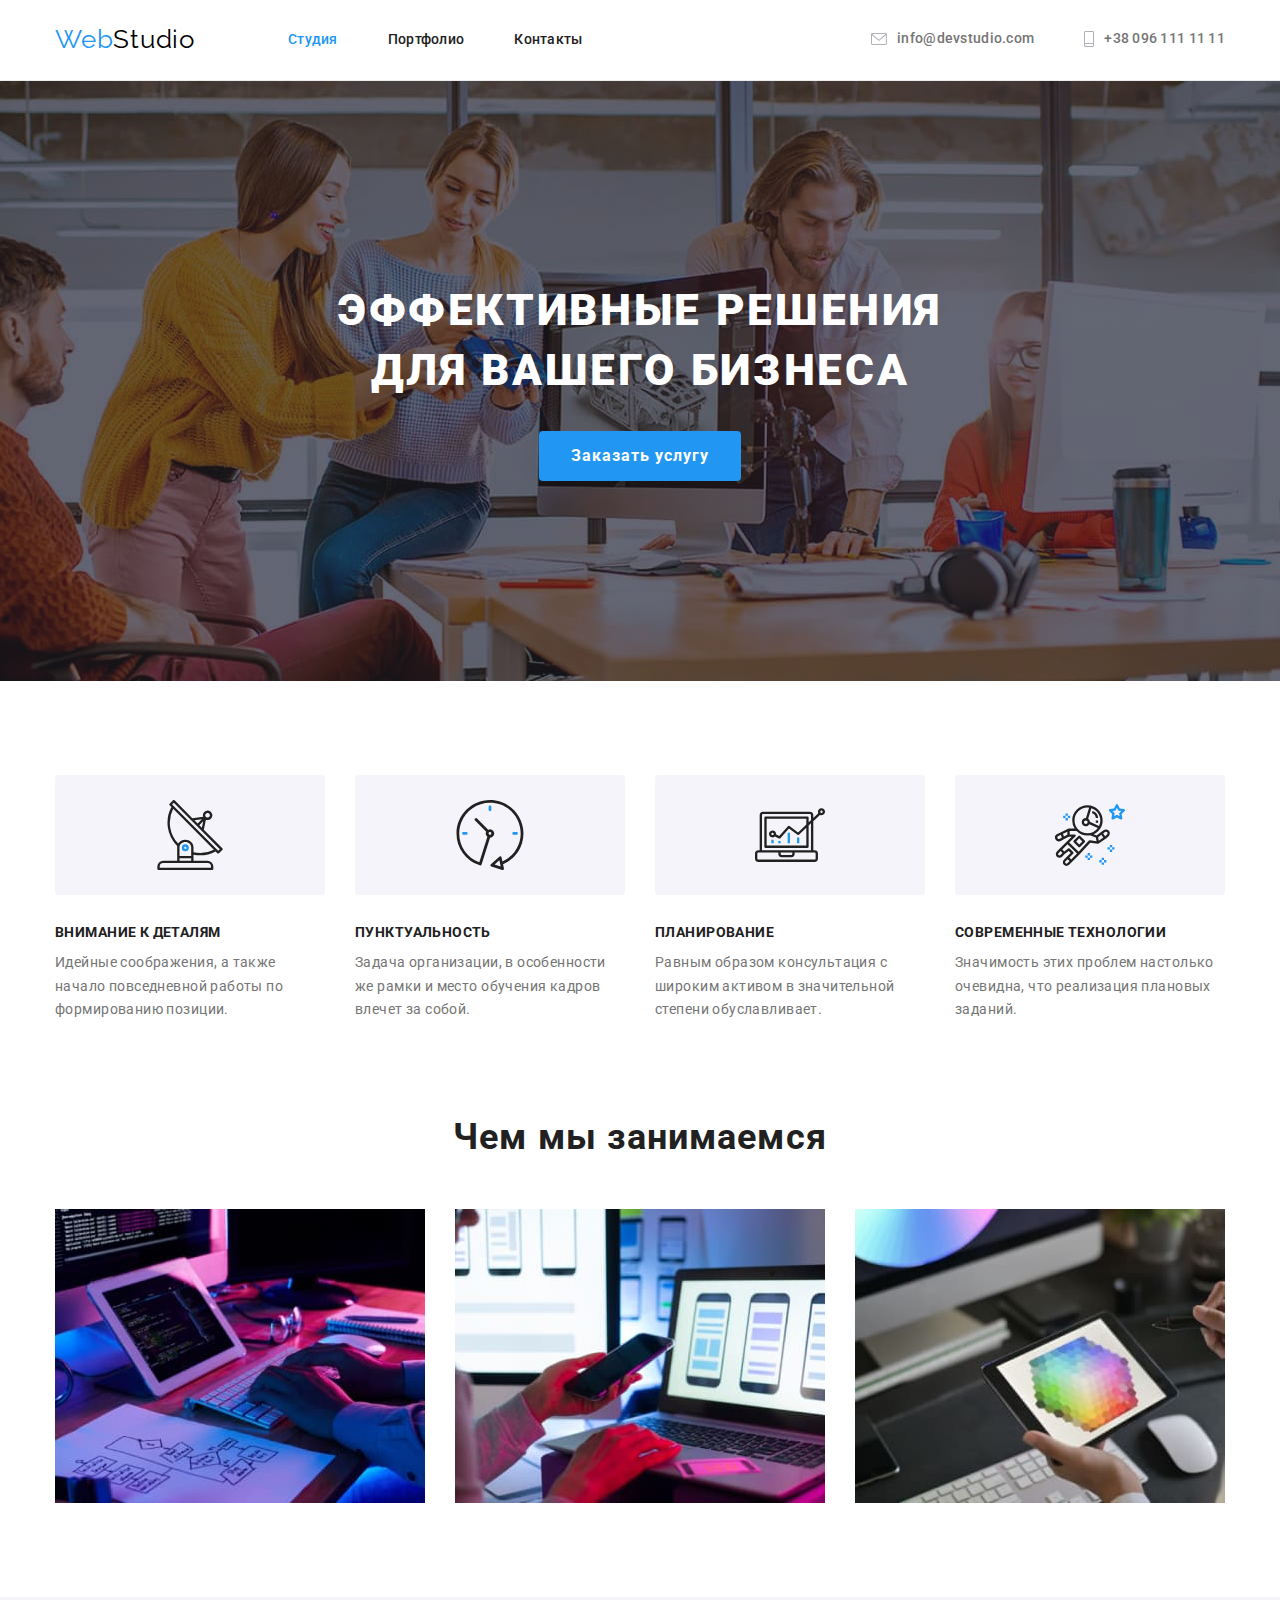
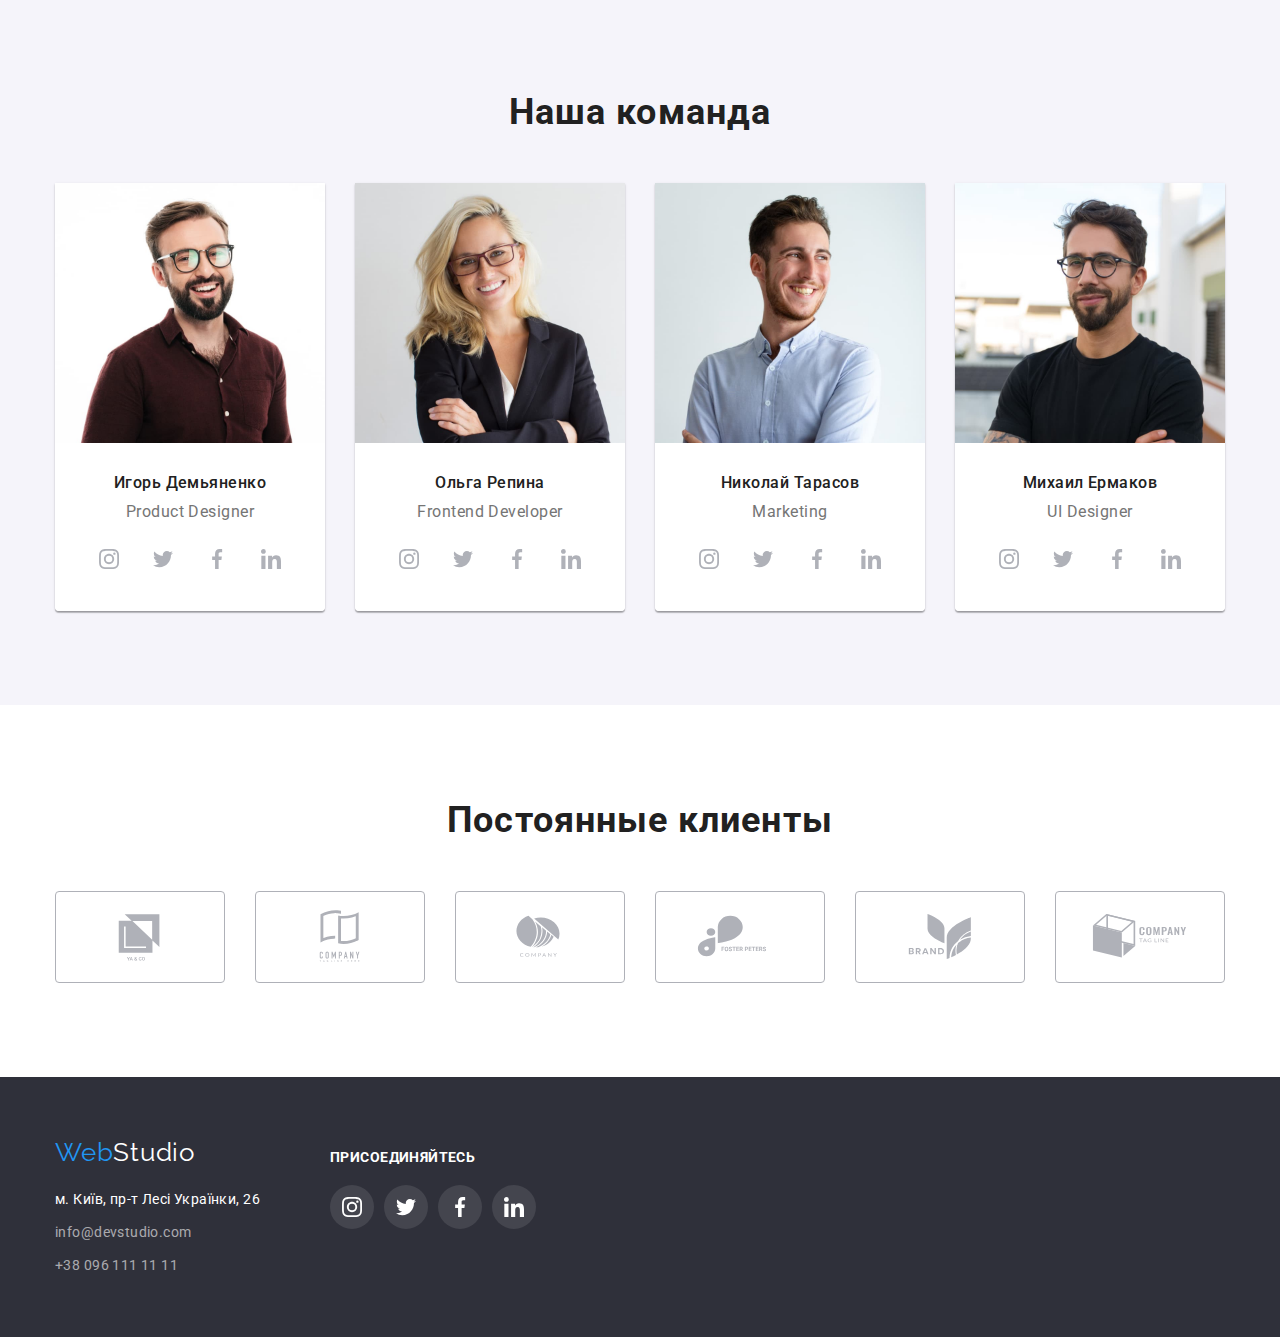
==== index.html @ d076f17b "start" ====
<!DOCTYPE html>
<html lang="ru">
<head>
    <meta charset="UTF-8">
    <meta http-equiv="X-UA-Compatible" content="IE=edge">
    <meta name="viewport" content="width=device-width, initial-scale=1.0">
    <title>Document</title>
    <link href="https://fonts.googleapis.com/css2?family=Raleway:wght@700&family=Roboto:wght@400;500;700;900&display=swap"
        rel="stylesheet">
    <link rel="stylesheet" href="https://cdnjs.cloudflare.com/ajax/libs/modern-normalize/1.1.0/modern-normalize.min.css">
    <link rel="stylesheet" href="./css/styles.css">
</head>

<body class="page">
    <!--Шапка-->
    <header class="page-header">
        <div class="container header">
            <a href="./index.html" class="logo">
                <span class="logo accent">Web</span><span class="logo primary">Studio</span>
            </a>
            
            <!--Навигация по сайту-->
            <nav>
                <ul class="site-nav list">
                    <li class="item"><a href="./index.html" class="link curent">Студия</a></li>
                    <li class="item"><a href="./portfolio.html" class="link">Портфолио</a></li>
                    <li class="item"><a href="" class="link">Контакты</a></li>
                </ul>
            </nav>
            
            <!--Почта, телефон-->
            <ul class="site-contact list">
                <li class="item">
                    <a href="mailto:info@devstudio.com" class="link">
                    <svg class="header-icon-mail" width="16px" height="12px">
                        <use href="./images/icons.svg#envelope"></use>
                    </svg>
                info@devstudio.com</a>
                </li>
                <li class="item">
                    <a href="tel:+380961111111" class="link">
                    <svg class="header-icon-phone" width="10px" height="16px">
                        <use href="./images/icons.svg#smartphone"></use>
                    </svg>
                +38 096 111 11 11</a>
                </li>
            </ul>
        </div> 
    </header>

    <!--Основная часть страницы-->
    <main>
        <!--Заголовок и кнопка заказа-->
        <section class="section bgc">
            <div class="container paddings">
                <h1 class="section-title color">Эффективные решения для вашего бизнеса</h1>
                <button type="button" class="button primary">Заказать услугу</button>
            </div>
        </section>

        <!--Перечень преимуществ-->
        <section class="section features">
            <div class="container">
                <h2 class="section-title visually-hidden">Перечень преимуществ</h2>
                <ul class="feature-list list">
                    <li class="list-container">
                        <div class="features-icon-bgc">
                            <svg class="features-icon" width="70px" height="70px">
                                <use href="./images/icons.svg#antenna"></use>
                            </svg>
                        </div>                        
                        <h3 class="title">Внимание к деталям</h3>
                        <p class="text">Идейные соображения, а также начало повседневной работы по формированию позиции.</p>
                    </li>
                    <li class="list-container">
                        <div class="features-icon-bgc">
                            <svg class="features-icon" width="70px" height="70px">
                                <use href="./images/icons.svg#clock"></use>
                            </svg>
                        </div>                        
                        <h3 class="title">Пунктуальность</h3>
                        <p class="text">Задача организации, в особенности же рамки и место обучения кадров влечет за собой.</p>
                    </li>
                    <li class="list-container">
                        <div class="features-icon-bgc">
                            <svg class="features-icon" width="70px" height="70px">
                                <use href="./images/icons.svg#diagram"></use>
                            </svg>
                        </div>                        
                        <h3 class="title">Планирование</h3>
                        <p class="text">Равным образом консультация с широким активом в значительной степени обуславливает.</p>
                    </li>
                    <li class="list-container">
                        <div class="features-icon-bgc">
                            <svg class="features-icon" width="70px" height="70px">
                                <use href="./images/icons.svg#astronaut"></use>
                            </svg>
                        </div>                        
                        <h3 class="title">Современные технологии</h3>
                        <p class="text">Значимость этих проблем настолько очевидна, что реализация плановых заданий.</p>
                    </li>
                </ul>
            </div>
        </section>

        <!--Визуальное отображение видов работ-->
        <section class="jobs section">
            <div class="container">
                <h2 class="section-title">Чем мы занимаемся</h2>
                <ul class="types-of-jobs list">
                    <li><img src="./images/box1.jpg" alt="Рабочее место программиста: монитор, планшет, клавиатура. Набирает код"
                            width="370"></li>
                    <li><img src="./images/box2.jpg" alt="Человек сидит за ноутбуком и держит телефон в руке" width="370"></li>
                    <li><img src="./images/box3.jpg" alt="Человек держит планшет в руке на котором изображена палитра цветов"
                            width="370"></li>
                </ul>
            </div>
        </section>

        <!--Команда-->
        <section class="hero">
            <div class="container">
                <h2 class="hero-title">Наша команда</h2>
                <ul class="list">
                    <li class="hero-shadow">
                        <img src="./images/img1.jpg" alt="Парень в коричневой рубашке" width="270">
                        <div class="hero-container">
                            <h3 class="hero-name">Игорь Демьяненко</h3>
                            <p class="hero-text">Product Designer</p>
                            <ul class="list">
                                <li>
                                    <a href="" class="hero-icon-bg">
                                        <svg class="social-icon" height="20px" width="20px">
                                            <use href="./images/icons.svg#ig"></use>
                                        </svg>
                                    </a>
                                </li>
                                <li>
                                    <a href="" class="hero-icon-bg">
                                        <svg class="social-icon" height="20px" width="20px">
                                            <use href="./images/icons.svg#twitter"></use>
                                        </svg>
                                    </a>
                                </li>
                                <li>
                                    <a href="" class="hero-icon-bg">
                                        <svg class="social-icon" height="20px" width="20px">
                                            <use href="./images/icons.svg#fb"></use>
                                        </svg>
                                    </a>
                                </li>
                                <li>
                                    <a href="" class="hero-icon-bg">
                                        <svg class="social-icon" height="20px" width="20px">
                                            <use href="./images/icons.svg#li"></use>
                                        </svg>
                                    </a>
                                </li>
                            </ul>
                        </div>
                    </li>
                
                    <li class="hero-shadow">
                        <img src="./images/img2.jpg" alt="Девушка в черном пиджаке" width="270">
                        <div class="hero-container">
                            <h3 class="hero-name">Ольга Репина</h3>
                            <p class="hero-text">Frontend Developer</p>
                            <ul class="list">
                                <li>
                                    <a href="" class="hero-icon-bg">
                                        <svg class="social-icon" height="20px" width="20px">
                                            <use href="./images/icons.svg#ig"></use>
                                        </svg>
                                    </a>
                                </li>
                                <li>
                                    <a href="" class="hero-icon-bg">
                                        <svg class="social-icon" height="20px" width="20px">
                                            <use href="./images/icons.svg#twitter"></use>
                                        </svg>
                                    </a>
                                </li>
                                <li>
                                    <a href="" class="hero-icon-bg">
                                        <svg class="social-icon" height="20px" width="20px">
                                            <use href="./images/icons.svg#fb"></use>
                                        </svg>
                                    </a>
                                </li>
                                <li>
                                    <a href="" class="hero-icon-bg">
                                        <svg class="social-icon" height="20px" width="20px">
                                            <use href="./images/icons.svg#li"></use>
                                        </svg>
                                    </a>
                                </li>
                            </ul>
                        </div>
                    </li>
                
                    <li class="hero-shadow">
                        <img src="./images/img3.jpg" alt="Парень в белой рубашке" width="270">
                        <div class="hero-container">
                            <h3 class="hero-name">Николай Тарасов</h3>
                            <p class="hero-text">Marketing</p>
                            <ul class="list">
                                <li>
                                    <a href="" class="hero-icon-bg">
                                        <svg class="social-icon" height="20px" width="20px">
                                            <use href="./images/icons.svg#ig"></use>
                                        </svg>
                                    </a>
                                </li>
                                <li>
                                    <a href="" class="hero-icon-bg">
                                        <svg class="social-icon" height="20px" width="20px">
                                            <use href="./images/icons.svg#twitter"></use>
                                        </svg>
                                    </a>
                                </li>
                                <li>
                                    <a href="" class="hero-icon-bg">
                                        <svg class="social-icon" height="20px" width="20px">
                                            <use href="./images/icons.svg#fb"></use>
                                        </svg>
                                    </a>
                                </li>
                                <li>
                                    <a href="" class="hero-icon-bg">
                                        <svg class="social-icon" height="20px" width="20px">
                                            <use href="./images/icons.svg#li"></use>
                                        </svg>
                                    </a>
                                </li>
                            </ul>
                        </div>
                    </li>
                
                    <li class="hero-shadow">
                        <img src="./images/img4.jpg" alt="Парень в черной футболке" width="270">
                        <div class="hero-container">
                            <h3 class="hero-name">Михаил Ермаков</h3>
                            <p class="hero-text">UI Designer</p>
                            <ul class="list">
                                <li>
                                    <a href="" class="hero-icon-bg">
                                        <svg class="social-icon" height="20px" width="20px">
                                            <use href="./images/icons.svg#ig"></use>
                                        </svg>
                                    </a>
                                </li>
                                <li>
                                    <a href="" class="hero-icon-bg">
                                        <svg class="social-icon" height="20px" width="20px">
                                            <use href="./images/icons.svg#twitter"></use>
                                        </svg>
                                    </a>
                                </li>
                                <li>
                                    <a href="" class="hero-icon-bg">
                                        <svg class="social-icon" height="20px" width="20px">
                                            <use href="./images/icons.svg#fb"></use>
                                        </svg>
                                    </a>
                                </li>
                                <li>
                                    <a href="" class="hero-icon-bg">
                                        <svg class="social-icon" height="20px" width="20px">
                                            <use href="./images/icons.svg#li"></use>
                                        </svg>
                                    </a>
                                </li>
                            </ul>
                        </div>
                    </li>
                </ul>
            </div>
        </section>

        <!-- Клиенты -->
        <section class="clients">
            <div class="container">
                <h2 class="clietn-title">Постоянные клиенты</h2>
                <ul class="list">
                    <li>
                        <a href="" class="clients-icon-bg">
                            <svg class="clients-icon" height="60px" width="106px">
                                <use href="./images/icons.svg#logo1"></use>
                            </svg>
                        </a>
                    </li>
                    <li>
                        <a href="" class="clients-icon-bg">
                            <svg class="clients-icon" height="60px" width="106px">
                                <use href="./images/icons.svg#logo2"></use>
                            </svg>
                        </a>
                    </li>
                    <li>
                        <a href="" class="clients-icon-bg">
                            <svg class="clients-icon" height="60px" width="106px">
                                <use href="./images/icons.svg#logo3"></use>
                            </svg>
                        </a>
                    </li>
                    <li>
                        <a href="" class="clients-icon-bg">
                            <svg class="clients-icon" height="60px" width="106px">
                                <use href="./images/icons.svg#logo4"></use>
                            </svg>
                        </a>
                    </li>
                    <li>
                        <a href="" class="clients-icon-bg">
                            <svg class="clients-icon" height="60px" width="106px">
                                <use href="./images/icons.svg#logo5"></use>
                            </svg>
                        </a>
                    </li>
                    <li>
                        <a href="" class="clients-icon-bg">
                            <svg class="clients-icon" height="60px" width="106px">
                                <use href="./images/icons.svg#logo6"></use>
                            </svg>
                        </a>
                    </li>
                </ul>
            </div>
        </section>
    </main>

    <!--Адрес и контактные данные-->
    <footer class="address">
        <div class="container footer">
            <div>
                <a href="./index.html">
                    <span class="logo accent">Web</span><span class="logo secondary">Studio</span>
                </a>
                
                <address>
                    <ul class="footer list">
                        <li>
                            <a href="https://goo.gl/maps/WnCSjLdnpwzuzcvMA" target="_blank" rel="noopener noreferrer" class="gps">м.
                                Київ, пр-т Лесі Українки,
                                26</a>
                        </li>
                        <li>
                            <a href="mailto:info@devstudio.com" class="mail link">info@devstudio.com</a>
                        </li>
                        <li>
                            <a href="tel:+380961111111" class=" tel link">+38 096 111 11 11</a>
                        </li>
                    </ul>
                </address>
            </div>

            <div class="join">
                <h3 class="join-title">присоединяйтесь</h3>
                <ul class="list">
                    <li>
                        <a href="" class="social-icon-bg">
                            <svg class="social-icon" height="20px" width="20px">
                                <use href="./images/icons.svg#ig"></use>
                            </svg>
                        </a>                                              
                    </li>
                    <li>
                        <a href="" class="social-icon-bg">
                            <svg class="social-icon" height="20px" width="20px">
                                <use href="./images/icons.svg#twitter"></use>
                            </svg>
                        </a>                    
                    </li>
                    <li>
                        <a href="" class="social-icon-bg">
                            <svg class="social-icon" height="20px" width="20px">
                                <use href="./images/icons.svg#fb"></use>
                            </svg>
                        </a>                    
                    </li>
                    <li>
                        <a href="" class="social-icon-bg">
                            <svg class="social-icon" height="20px" width="20px">
                                <use href="./images/icons.svg#li"></use>
                            </svg>
                        </a>                    
                    </li>
                </ul>
            </div>
        </div>
    </footer>
</body>
</html>
---- css/styles.css ----
:root {
  --primary-text-color: #757575;
  --title-text-color: #212121;
  --accent-color: #2196f3;
  --background-color: #2f303a;
  --white-text-color: #ffffff;
  --adrress-link-color: rgba(255, 255, 255, 0.6);
  --button-bgc: #f5f4fa;
  --logo-color-primary: #000000;
  --border-color: #eeeeee;
  --header-border-color: #ececec;
  --icon-color: #afb1b8;
}

body {
  max-width: 1600px;
  margin: 0 auto;
  /* border: 1px solid black; */

  color: var(--primary-text-color);

  font-family: Roboto, sans-serif;
}

h1,
h2,
h3,
h4,
p {
  margin: 0;
}

ul,
ol {
  padding-left: 0;
  margin: 0;
}

button {
  cursor: pointer;
}

img {
  display: block;
  max-width: 100%;
  height: auto;
}

a {
  text-decoration: none;
}

.visually-hidden {
  position: absolute;
  width: 1px;
  height: 1px;
  margin: -1px;
  border: 0;
  padding: 0;

  white-space: nowrap;
  clip-path: inset(100%);
  clip: rect(0 0 0 0);
  overflow: hidden;
}

/* ------------LOGO-------------- */

.logo.accent {
  color: var(--accent-color);

  font-family: Raleway, sans-serif;
  font-size: 26px;
  line-height: 1.19;
  letter-spacing: 0.03em;
}

.logo.primary {
  color: var(--logo-color-primary);

  font-family: Raleway, sans-serif;
  font-size: 26px;
  line-height: 1.19;
  letter-spacing: 0.03em;
}

.logo.secondary {
  color: var(--white-text-color);

  font-family: Raleway, sans-serif;
  font-size: 26px;
  line-height: 1.19;
  letter-spacing: 0.03em;
}

.list {
  list-style: none;
}

/*------------HEADER--------------*/

.page-header {
  padding-top: 24px;
  padding-bottom: 25px;

  border-bottom: 1px solid var(--header-border-color);
}

.container.header {
  display: flex;
  align-items: center;
}

/*------------SITE-NAV--------------*/

.site-nav {
  display: flex;
  margin-left: 93px;
}

.site-nav .item + .item {
  margin-left: 50px;
}

.site-nav .link {
  color: var(--title-text-color);
  font-weight: 500;
  font-size: 14px;
  line-height: 1.14;
  letter-spacing: 0.02em;
}

.site-nav .link.curent {
  color: var(--accent-color);
}

/*---------SITE-CONTACT----------*/

.site-contact {
  display: flex;
  margin-left: auto;
}

.site-contact .item + .item {
  margin-left: 50px;
}

.site-contact .link {
  display: flex;
  align-items: center;

  color: var(--primary-text-color);

  font-weight: 500;
  font-size: 14px;
  line-height: 1.14;
  letter-spacing: 0.02em;
}

.site-contact .link:hover,
.site-contact .link:focus {
  color: var(--accent-color);
}

.site-nav .link:hover,
.site-nav .link:focus,
.header-icon-mail:hover,
.header-icon-mail:focus,
.header-icon-phone:hover,
.header-icon-phone:focus,
.item .link:hover .header-icon-phone,
.item .link:focus .header-icon-phone,
.item .link:hover .header-icon-mail,
.item .link:focus .header-icon-mail {
  color: var(--accent-color);
  fill: var(--accent-color);
}

.header-icon-mail {
  margin-right: 10px;
  fill: var(--icon-color);
}

.header-icon-phone {
  margin-right: 10px;
  fill: var(--icon-color);
}

/*----------SECTION------------*/

/* .section {
  margin-bottom: 94px;
} */

.paddings {
  padding-top: 200px;
  padding-bottom: 200px;
}

/* ------CONTAINER------ */

.container {
  margin-left: auto;
  margin-right: auto;
  width: 1200px;
  padding-left: 15px;
  padding-right: 15px;
  /* outline: 2px solid tomato; */
}

.section.bgc {
  height: 600px;
  max-width: 1600px;
  margin: 0 auto;
  background-image: linear-gradient(
      to right,
      rgba(47, 48, 58, 0.4),
      rgba(47, 48, 58, 0.4)
    ),
    url(../images/background.jpg);
  background-repeat: no-repeat;
  background-size: cover;

  background-position: center;
  background-color: var(--background-color);
  text-align: center;
}

.section-title.color {
  color: var(--white-text-color);

  font-weight: 900;
  font-size: 44px;
  line-height: 1.36;
  text-align: center;
  letter-spacing: 0.06em;
  text-transform: uppercase;

  display: inline-block;
  margin-bottom: 30px;
  max-width: 696px;
}
.section-title {
  margin-top: 0;
  margin-bottom: 50px;
  color: var(--title-text-color);

  font-weight: 700;
  font-size: 36px;
  line-height: 1.17;
  text-align: center;
  letter-spacing: 0.03em;
}

.section.features {
  padding-top: 94px;
  padding-bottom: 94px;
}

/*------------HERO--------------*/

.hero {
  background-color: var(--button-bgc);
  padding-bottom: 94px;
  padding-top: 94px;
}

.hero-title {
  color: var(--title-text-color);

  font-weight: 700;
  font-size: 36px;
  line-height: 1.17;
  text-align: center;
  letter-spacing: 0.03em;

  margin-bottom: 50px;
}

.hero-shadow {
  box-shadow: 0px 1px 3px rgba(0, 0, 0, 0.12), 0px 1px 1px rgba(0, 0, 0, 0.14),
    0px 2px 1px rgba(0, 0, 0, 0.2);
  border-radius: 0px 0px 4px 4px;
}

.hero-name {
  color: var(--title-text-color);

  font-weight: 500;
  font-size: 16px;
  line-height: 1.19;
  text-align: center;
  letter-spacing: 0.03em;
  margin-bottom: 10px;
}

.hero-text {
  font-weight: 400;
  font-size: 16px;
  line-height: 1.19;
  text-align: center;
  letter-spacing: 0.03em;
}

.hero-container {
  padding-top: 30px;
  padding-bottom: 30px;
  border-radius: 0px 0px 4px 4px;

  background-color: var(--white-text-color);
}

.hero-container .list {
  padding-left: 32px;
  padding-right: 32px;
  margin-top: 16px;
}

.hero-icon-bg {
  display: flex;
  justify-content: center;
  align-items: center;

  height: 44px;
  width: 44px;
  border-radius: 50%;

  fill: var(--icon-color);
}

/* .hero-icon-bg .social-icon {
  
} */

.hero-icon-bg:hover,
.hero-icon-bg:focus {
  background: var(--accent-color);
  fill: var(--white-text-color);
}

/* ---------CLIENTS------------ */

.clients {
  padding-bottom: 94px;
  padding-top: 94px;
}

.clietn-title {
  font-weight: 700;
  font-size: 36px;
  line-height: 42px;
  text-align: center;
  letter-spacing: 0.03em;

  color: var(--title-text-color);
}

.clients-icon {
  fill: var(--icon-color);
}

/* .clients-icon-bg {
  display: flex;
  padding: 16px 32px;
  border: 1px solid var(--icon-color);
  border-radius: 4px;
} */

.clients-icon-bg {
  display: flex;
  width: 170px;
  height: 92px;
  justify-content: center;
  align-items: center;
  border: 1px solid var(--icon-color);
  border-radius: 4px;
}

.clients-icon-bg:hover,
.clients-icon-bg:hover .clients-icon,
.clients-icon-bg:focus,
.clients-icon-bg:focus .clients-icon {
  border-color: var(--accent-color);
  fill: var(--accent-color);
  cursor: pointer;
}

.clients .list {
  display: flex;
  gap: 30px;
  margin-top: 50px;
}
/*----------FEATURES------------*/

.feature-list {
  display: flex;
  justify-content: space-between;
}

.feature-list .title {
  color: var(--title-text-color);

  font-weight: 700;
  font-size: 14px;
  line-height: 1.12;
  letter-spacing: 0.03em;
  text-transform: uppercase;
}

.feature-list .text {
  font-weight: 400;
  font-size: 14px;
  line-height: 1.71;
  letter-spacing: 0.03em;
}

.list-container {
  width: 270px;
}

.title {
  margin-bottom: 10px;
}

.features-icon-bgc {
  background: var(--button-bgc);
  border-radius: 4px;
  margin-bottom: 30px;
  display: flex;
  height: 120px;
  width: 270px;
  justify-content: center;
  align-items: center;
}

/* --------types-of-jobs-------- */

.jobs {
  padding-bottom: 94px;
}

.types-of-jobs {
  display: flex;
  justify-content: space-between;
}

/* ---------TEAM------------- */

.hero .list {
  display: flex;
  justify-content: space-between;
}

.social-icon-bg {
  display: flex;
  justify-content: center;
  align-items: center;

  height: 44px;
  width: 44px;
  background: rgba(255, 255, 255, 0.1);
  border-radius: 50%;
}

.social-icon-bg .social-icon {
  fill: var(--white-text-color);
}

.social-icon-bg:hover,
.social-icon-bg:focus {
  background: var(--accent-color);
  fill: var(--white-text-color);
}

/*----------FOOTER------------*/

.address {
  display: block;
  background-color: var(--background-color);

  padding-top: 60px;
  padding-bottom: 60px;
}

.container.footer {
  display: flex;
}

.footer.list {
  font-style: normal;
  font-weight: 400;
  font-size: 14px;
  line-height: 1.71;
  letter-spacing: 0.03em;

  margin-top: 20px;
}

.address .gps {
  color: var(--white-text-color);
}

.address .link {
  color: var(--adrress-link-color);
}

.address .link:hover,
.address .link:focus {
  color: var(--accent-color);
}

.mail,
.tel {
  display: inline-block;
  margin-top: 9px;
}

.join {
  margin-left: 70px;
  margin-top: 12px;
}

.join-title {
  font-weight: 700;
  font-size: 14px;
  line-height: 16px;
  letter-spacing: 0.03em;
  text-transform: uppercase;

  color: var(--white-text-color);
}

.join .list {
  display: flex;
  gap: 10px;
  margin-top: 20px;
}

/*----------BUTTON------------*/

.button {
  color: var(--title-text-color);
  background-color: var(--white-text-color);

  font-family: inherit;

  display: inline-block;

  border: transparent;
}

.button.primary {
  color: var(--white-text-color);
  background-color: var(--accent-color);

  font-weight: 700;
  font-size: 16px;
  line-height: 1.88;
  display: flex;
  align-items: center;
  text-align: center;
  letter-spacing: 0.06em;

  cursor: pointer;
  margin: 0 auto;
  border-radius: 4px;
  padding: 10px 32px;
  min-width: 200;
}

.button.secondary {
  color: var(--title-text-color);
  background-color: var(--button-bgc);

  font-weight: 500;
  font-size: 16px;
  line-height: 1.63;
  text-align: center;
  letter-spacing: 0.03em;

  cursor: pointer;
  border-radius: 4px;
  padding: 6px 22px;
  min-width: 73px;
}

.button.secondary:hover,
.button.secondary:focus {
  box-shadow: 0px 3px 1px rgba(0, 0, 0, 0.1), 0px 1px 2px rgba(0, 0, 0, 0.08),
    0px 2px 2px rgba(0, 0, 0, 0.12);
  color: var(--white-text-color);
  background-color: var(--accent-color);
}

/*----------PRODUCTS------------*/

.filter {
  padding-top: 94px;
  padding-bottom: 94px;
}

.product {
  color: var(--title-text-color);

  font-weight: 700;
  font-size: 18px;
  line-height: 2;
  letter-spacing: 0.06em;

  margin-bottom: 4px;
}

.product-text {
  font-weight: 400;
  font-size: 16px;
  line-height: 1.89;
  letter-spacing: 0.03em;
}

.filter-list .item + .item {
  margin-left: 8px;
}

.filter-list {
  display: flex;
  justify-content: center;
  margin-bottom: 50px;
}

.filter-foto {
  display: flex;
  flex-wrap: wrap;
  justify-content: space-between;
}

.product-border:hover {
  box-shadow: 0px 1px 1px rgba(0, 0, 0, 0.12), 0px 4px 4px rgba(0, 0, 0, 0.06),
    1px 4px 6px rgba(0, 0, 0, 0.16);
}

.product-border:nth-child(n + 4) {
  margin-top: 30px;
}

.product-container {
  padding: 20px 24px;

  width: 370px;

  border-left: 1px solid var(--border-color);
  border-right: 1px solid var(--border-color);
  border-bottom: 1px solid var(--border-color);
}
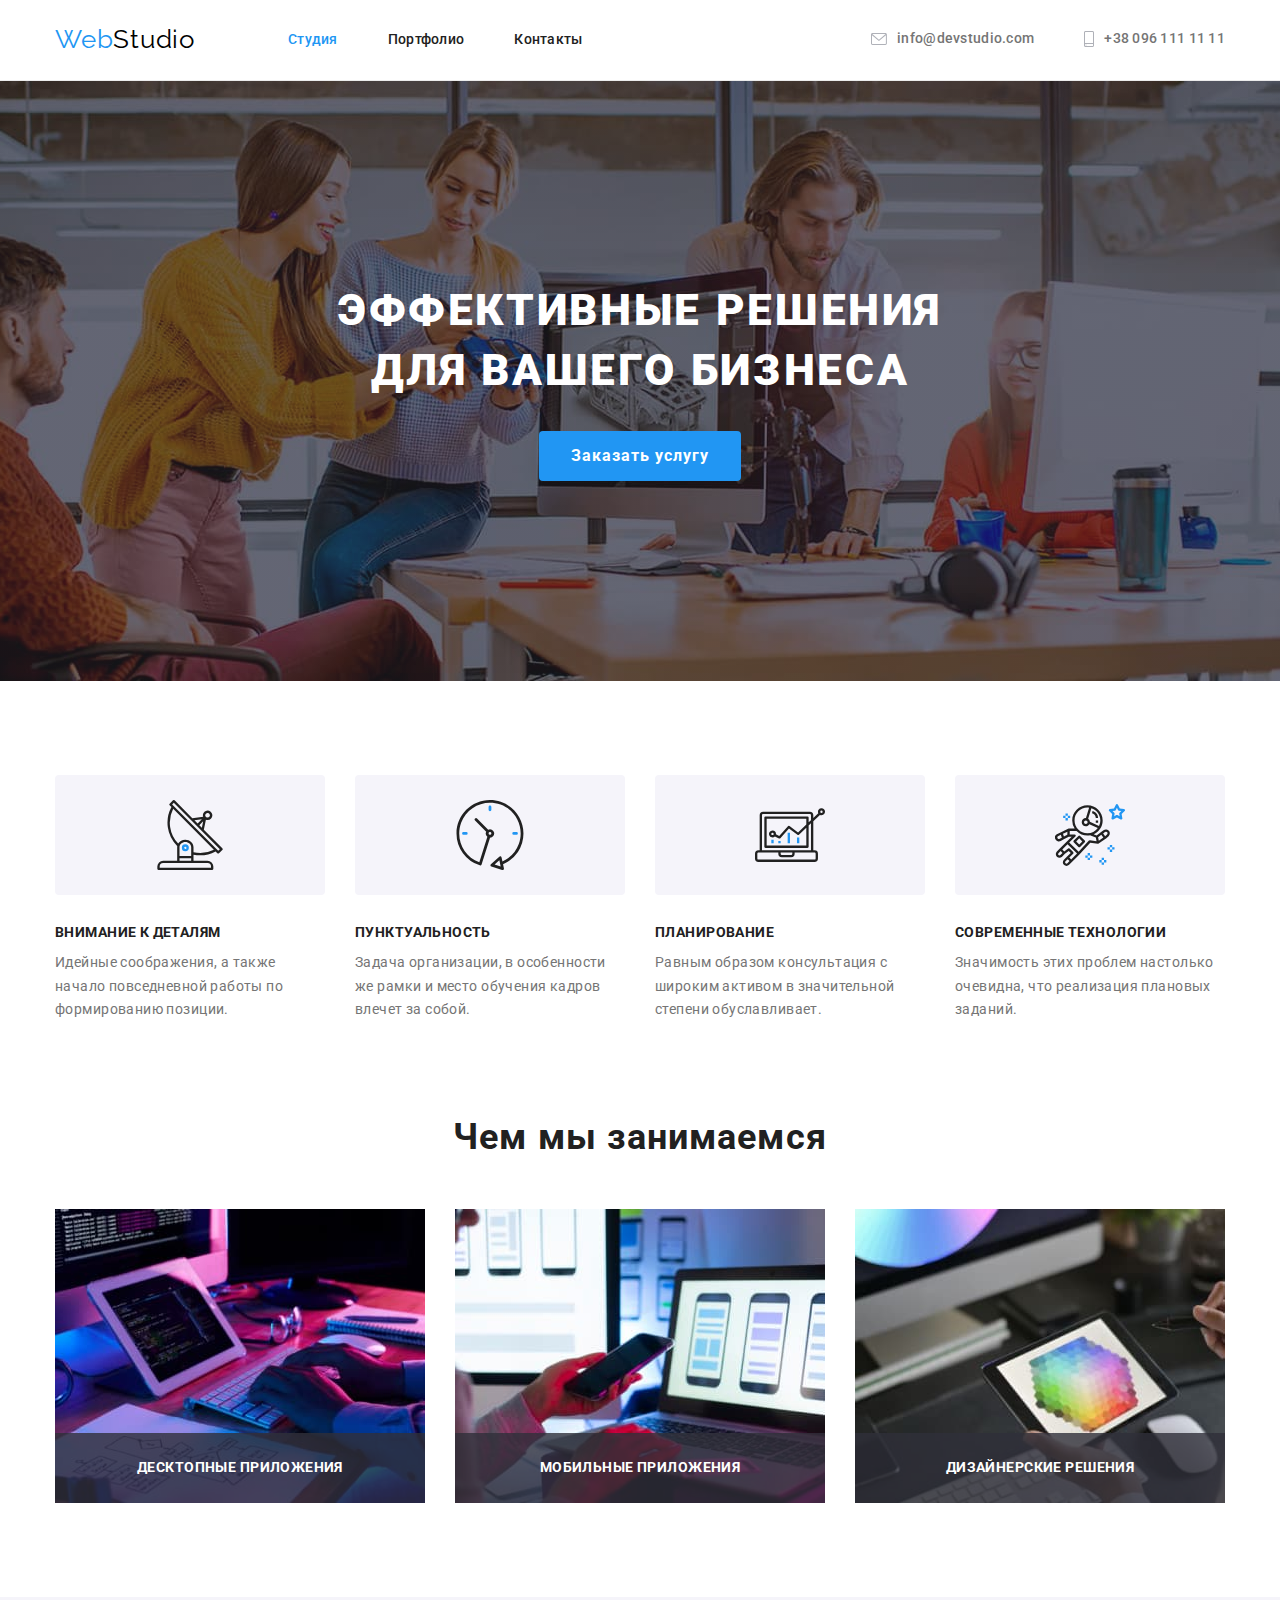
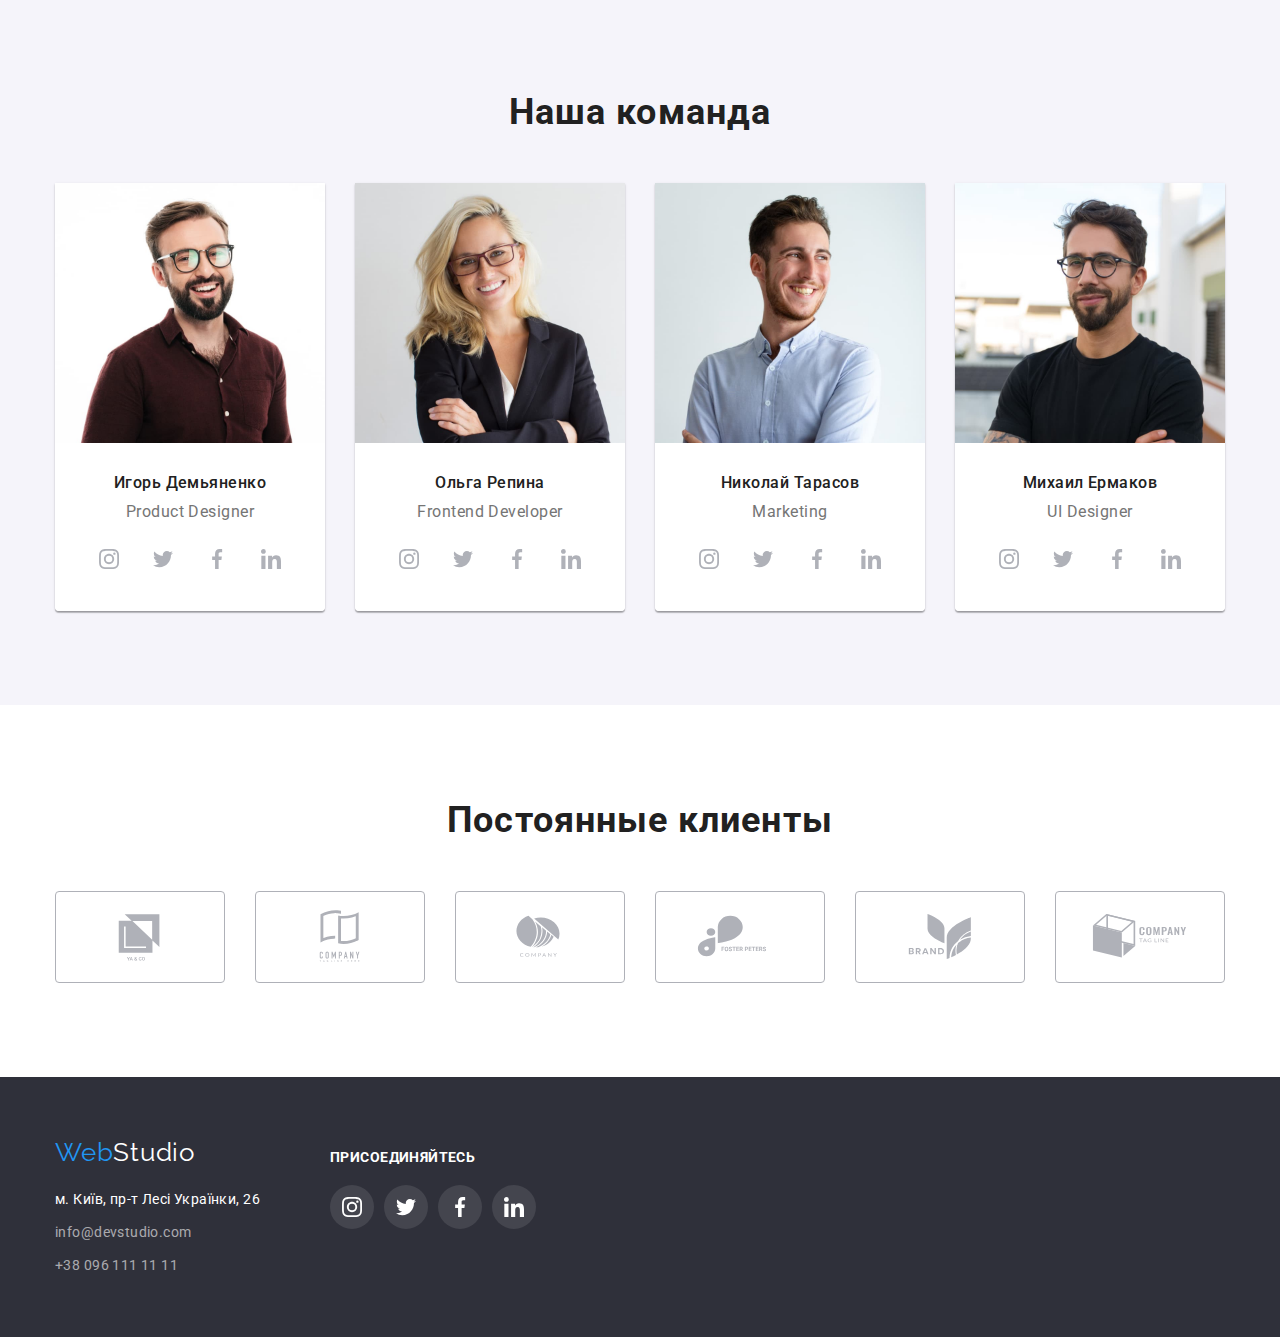
==== commit b67d29d6: "2" ====
--- a/index.html
+++ b/index.html
@@ -54,7 +54,7 @@
         <section class="section bgc">
             <div class="container paddings">
                 <h1 class="section-title color">Эффективные решения для вашего бизнеса</h1>
-                <button type="button" class="button primary">Заказать услугу</button>
+                <button data-modal-open type="button" class="button primary">Заказать услугу</button>
             </div>
         </section>
 
@@ -108,11 +108,27 @@
             <div class="container">
                 <h2 class="section-title">Чем мы занимаемся</h2>
                 <ul class="types-of-jobs list">
-                    <li><img src="./images/box1.jpg" alt="Рабочее место программиста: монитор, планшет, клавиатура. Набирает код"
-                            width="370"></li>
-                    <li><img src="./images/box2.jpg" alt="Человек сидит за ноутбуком и держит телефон в руке" width="370"></li>
-                    <li><img src="./images/box3.jpg" alt="Человек держит планшет в руке на котором изображена палитра цветов"
-                            width="370"></li>
+                    <li class="jobs-item-thumb">
+                        <img src="./images/box1.jpg" alt="Рабочее место программиста: монитор, планшет, клавиатура. Набирает код"
+                            width="370">
+                        <p class="jobs-thumb">
+                            Десктопные приложения
+                        </p>
+                    </li>
+
+                    <li class="jobs-item-thumb">
+                        <img src="./images/box2.jpg" alt="Человек сидит за ноутбуком и держит телефон в руке" width="370">
+                        <p class="jobs-thumb">
+                            Мобильные приложения
+                        </p>
+                    </li>
+                    <li class="jobs-item-thumb">
+                        <img src="./images/box3.jpg" alt="Человек держит планшет в руке на котором изображена палитра цветов"
+                            width="370">
+                        <p class="jobs-thumb">
+                            Дизайнерские решения
+                        </p>    
+                    </li>
                 </ul>
             </div>
         </section>
@@ -389,5 +405,17 @@
             </div>
         </div>
     </footer>
+
+    <!-- Мадалка и бэкдроп -->
+    <div class="backdrop is-hidden" data-modal>
+        <div class="modal">
+            <button  class="backdrop-button" data-modal-close type="button">
+                <svg width="18" hight="18">
+                    <use href="./images/icons.svg#close"></use>
+                </svg>
+            </button>
+        </div>
+    </div>
+    <script src="./js/modal.js"></script>
 </body>
 </html>
--- a/css/styles.css
+++ b/css/styles.css
@@ -10,6 +10,8 @@
   --border-color: #eeeeee;
   --header-border-color: #ececec;
   --icon-color: #afb1b8;
+  --transition-duration: 250ms;
+  --transition-timing-function: cubic-bezier(0.4, 0, 0.2, 1);
 }
 
 body {
@@ -128,10 +130,36 @@
   font-size: 14px;
   line-height: 1.14;
   letter-spacing: 0.02em;
-}
-
-.site-nav .link.curent {
+
+  transition-property: color;
+  transition-duration: var(--transition-duration);
+  transition-timing-function: var(--transition-timing-function);
+}
+
+.site-nav .curent {
+  position: relative;
   color: var(--accent-color);
+}
+
+.site-nav .curent::after {
+  position: absolute;
+  content: '';
+
+  transform: translateY(28px);
+  display: block;
+  width: 100%;
+  height: 4px;
+  background-color: var(--accent-color);
+  border-radius: 2px;
+
+  opacity: 0;
+  transition-property: opacity;
+  transition-duration: var(--transition-duration);
+  transition-timing-function: var(--transition-timing-function);
+}
+
+.site-nav .curent:hover::after {
+  opacity: 1;
 }
 
 /*---------SITE-CONTACT----------*/
@@ -155,6 +183,10 @@
   font-size: 14px;
   line-height: 1.14;
   letter-spacing: 0.02em;
+
+  transition-property: color;
+  transition-duration: var(--transition-duration);
+  transition-timing-function: var(--transition-timing-function);
 }
 
 .site-contact .link:hover,
@@ -179,11 +211,19 @@
 .header-icon-mail {
   margin-right: 10px;
   fill: var(--icon-color);
+
+  transition-property: fill;
+  transition-duration: var(--transition-duration);
+  transition-timing-function: var(--transition-timing-function);
 }
 
 .header-icon-phone {
   margin-right: 10px;
   fill: var(--icon-color);
+
+  transition-property: fill;
+  transition-duration: var(--transition-duration);
+  transition-timing-function: var(--transition-timing-function);
 }
 
 /*----------SECTION------------*/
@@ -326,6 +366,10 @@
   border-radius: 50%;
 
   fill: var(--icon-color);
+
+  transition-property: fill, background-color;
+  transition-duration: var(--transition-duration);
+  transition-timing-function: var(--transition-timing-function);
 }
 
 /* .hero-icon-bg .social-icon {
@@ -357,6 +401,10 @@
 
 .clients-icon {
   fill: var(--icon-color);
+
+  transition-property: fill;
+  transition-duration: var(--transition-duration);
+  transition-timing-function: var(--transition-timing-function);
 }
 
 /* .clients-icon-bg {
@@ -374,6 +422,10 @@
   align-items: center;
   border: 1px solid var(--icon-color);
   border-radius: 4px;
+
+  transition-property: border-color;
+  transition-duration: var(--transition-duration);
+  transition-timing-function: var(--transition-timing-function);
 }
 
 .clients-icon-bg:hover,
@@ -460,6 +512,10 @@
   width: 44px;
   background: rgba(255, 255, 255, 0.1);
   border-radius: 50%;
+
+  transition-property: background-color;
+  transition-duration: var(--transition-duration);
+  transition-timing-function: var(--transition-timing-function);
 }
 
 .social-icon-bg .social-icon {
@@ -469,7 +525,31 @@
 .social-icon-bg:hover,
 .social-icon-bg:focus {
   background: var(--accent-color);
-  fill: var(--white-text-color);
+}
+
+.jobs-item-thumb {
+  position: relative;
+  display: flex;
+}
+
+.jobs-thumb {
+  position: absolute;
+  display: flex;
+  justify-content: center;
+  align-items: center;
+
+  bottom: 0;
+  height: 70px;
+  width: 370px;
+
+  font-weight: 700;
+  font-size: 14px;
+  line-height: 1.14;
+  letter-spacing: 0.03em;
+  text-transform: uppercase;
+
+  background: rgba(47, 48, 58, 0.8);
+  color: var(--white-text-color);
 }
 
 /*----------FOOTER------------*/
@@ -502,6 +582,10 @@
 
 .address .link {
   color: var(--adrress-link-color);
+
+  transition-property: color;
+  transition-duration: var(--transition-duration);
+  transition-timing-function: var(--transition-timing-function);
 }
 
 .address .link:hover,
@@ -582,6 +666,10 @@
   border-radius: 4px;
   padding: 6px 22px;
   min-width: 73px;
+
+  transition-property: color, background-color, box-shadow;
+  transition-duration: var(--transition-duration);
+  transition-timing-function: var(--transition-timing-function);
 }
 
 .button.secondary:hover,
@@ -628,9 +716,54 @@
 }
 
 .filter-foto {
+  position: relative;
   display: flex;
   flex-wrap: wrap;
   justify-content: space-between;
+}
+
+.product-border {
+  width: 370px;
+
+  transition-property: box-shadow;
+  transition-duration: var(--transition-duration);
+  transition-timing-function: var(--transition-timing-function);
+}
+
+.product-border:hover .product-container {
+  opacity: 1;
+}
+
+.product-thumb:hover::before {
+  opacity: 1;
+}
+
+.product-thumb {
+  position: relative;
+  overflow: hidden;
+}
+
+.product-thumb::before {
+  display: inline-block;
+  content: '';
+
+  position: absolute;
+  top: 0;
+  left: 0;
+  height: 100%;
+  width: 100%;
+  background: rgba(33, 150, 243, 0.9);
+
+  /* opacity: 0; */
+
+  transform: translateY(100%);
+
+  transition: transform var(--transition-duration)
+    var(--transition-timing-function);
+}
+
+.product-border:hover .product-thumb::before {
+  transform: translateY(0px);
 }
 
 .product-border:hover {
@@ -651,3 +784,55 @@
   border-right: 1px solid var(--border-color);
   border-bottom: 1px solid var(--border-color);
 }
+/* ----------BACKDROP----------------- */
+
+.backdrop {
+  position: fixed;
+
+  top: 0;
+  left: 0;
+  width: 100%;
+  height: 100%;
+
+  background: rgba(0, 0, 0, 0.2);
+
+  transition-property: opacity;
+  transition-duration: var(--transition-duration);
+  transition-timing-function: linear;
+}
+
+.backdrop.is-hidden {
+  opacity: 0;
+  pointer-events: none;
+}
+
+.modal {
+  position: absolute;
+  display: flex;
+  justify-content: right;
+
+  left: 50%;
+  top: 50%;
+  transform: translate(-50%, -50%);
+  width: 528px;
+  height: 581px;
+
+  background-color: var(--white-text-color);
+  box-shadow: 0px 1px 3px rgba(0, 0, 0, 0.12), 0px 1px 1px rgba(0, 0, 0, 0.14),
+    0px 2px 1px rgba(0, 0, 0, 0.2);
+  border-radius: 4px;
+}
+
+.backdrop-button {
+  display: flex;
+  justify-content: center;
+  align-items: center;
+
+  height: 30px;
+  width: 30px;
+  border-radius: 50%;
+  margin-right: 8px;
+  margin-top: 8px;
+  background: var(--white-text-color);
+  border: 1px solid rgba(0, 0, 0, 0.1);
+}
